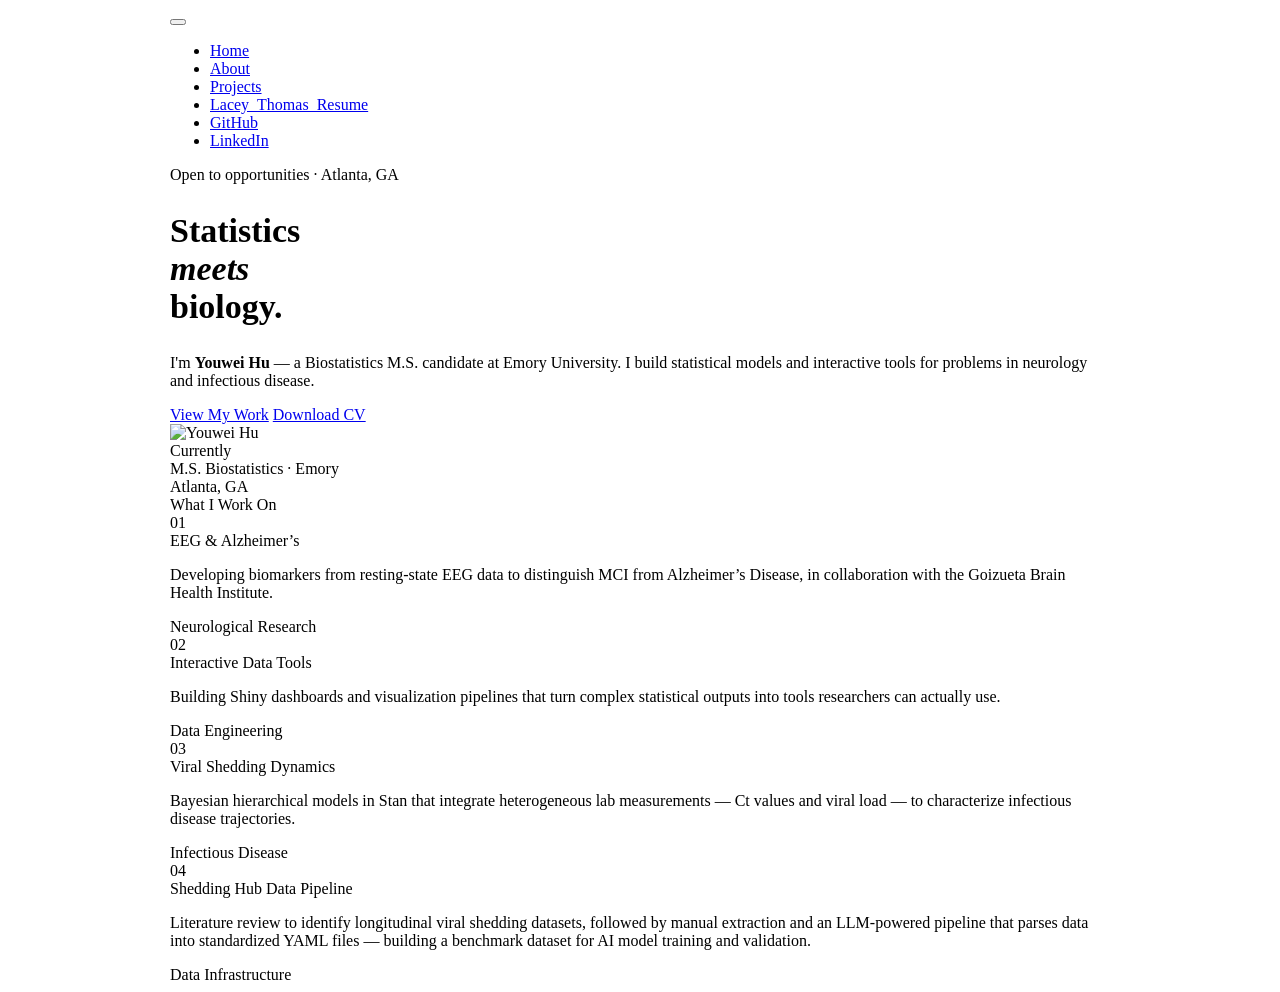
==== docs/index.html @ 1369d2f7 "Update index.html" ====
<!DOCTYPE html>

<html>

<head>

<meta charset="utf-8" />
<meta name="generator" content="pandoc" />
<meta http-equiv="X-UA-Compatible" content="IE=EDGE" />




<title>index.knit</title>

<script src="site_libs/header-attrs-2.29/header-attrs.js"></script>
<script src="site_libs/jquery-3.6.0/jquery-3.6.0.min.js"></script>
<meta name="viewport" content="width=device-width, initial-scale=1" />
<link href="site_libs/bootstrap-3.3.5/css/yeti.min.css" rel="stylesheet" />
<script src="site_libs/bootstrap-3.3.5/js/bootstrap.min.js"></script>
<script src="site_libs/bootstrap-3.3.5/shim/html5shiv.min.js"></script>
<script src="site_libs/bootstrap-3.3.5/shim/respond.min.js"></script>
<style>h1 {font-size: 34px;}
       h1.title {font-size: 38px;}
       h2 {font-size: 30px;}
       h3 {font-size: 24px;}
       h4 {font-size: 18px;}
       h5 {font-size: 16px;}
       h6 {font-size: 12px;}
       code {color: inherit; background-color: rgba(0, 0, 0, 0.04);}
       pre:not([class]) { background-color: white }</style>
<script src="site_libs/navigation-1.1/tabsets.js"></script>
<link href="site_libs/highlightjs-9.12.0/default.css" rel="stylesheet" />
<script src="site_libs/highlightjs-9.12.0/highlight.js"></script>
<script>
// Fade-in on scroll using IntersectionObserver
document.addEventListener('DOMContentLoaded', function () {
  var els = document.querySelectorAll('.fade-in');
  if (!els.length) return;
  var obs = new IntersectionObserver(function (entries) {
    entries.forEach(function (e) {
      if (e.isIntersecting) {
        e.target.classList.add('visible');
        obs.unobserve(e.target);
      }
    });
  }, { threshold: 0.12 });
  els.forEach(function (el) { obs.observe(el); });
});

// Animated counter
function animateCounter(el, target, duration) {
  var start = null;
  function step(ts) {
    if (!start) start = ts;
    var prog = Math.min((ts - start) / duration, 1);
    el.textContent = Math.floor(prog * target);
    if (prog < 1) requestAnimationFrame(step);
  }
  requestAnimationFrame(step);
}
document.addEventListener('DOMContentLoaded', function () {
  var counters = document.querySelectorAll('.counter');
  if (!counters.length) return;
  var obs = new IntersectionObserver(function (entries) {
    entries.forEach(function (e) {
      if (e.isIntersecting) {
        var target = parseInt(e.target.getAttribute('data-target'));
        animateCounter(e.target, target, 1200);
        obs.unobserve(e.target);
      }
    });
  }, { threshold: 0.3 });
  counters.forEach(function (c) { obs.observe(c); });
});
</script>

<style type="text/css">
  code{white-space: pre-wrap;}
  span.smallcaps{font-variant: small-caps;}
  span.underline{text-decoration: underline;}
  div.column{display: inline-block; vertical-align: top; width: 50%;}
  div.hanging-indent{margin-left: 1.5em; text-indent: -1.5em;}
  ul.task-list{list-style: none;}
    </style>

<style type="text/css">code{white-space: pre;}</style>
<script type="text/javascript">
if (window.hljs) {
  hljs.configure({languages: []});
  hljs.initHighlightingOnLoad();
  if (document.readyState && document.readyState === "complete") {
    window.setTimeout(function() { hljs.initHighlighting(); }, 0);
  }
}
</script>






<link rel="stylesheet" href="style.css" type="text/css" />



<style type = "text/css">
.main-container {
  max-width: 940px;
  margin-left: auto;
  margin-right: auto;
}
img {
  max-width:100%;
}
.tabbed-pane {
  padding-top: 12px;
}
.html-widget {
  margin-bottom: 20px;
}
button.code-folding-btn:focus {
  outline: none;
}
summary {
  display: list-item;
}
details > summary > p:only-child {
  display: inline;
}
pre code {
  padding: 0;
}
</style>


<style type="text/css">
.dropdown-submenu {
  position: relative;
}
.dropdown-submenu>.dropdown-menu {
  top: 0;
  left: 100%;
  margin-top: -6px;
  margin-left: -1px;
  border-radius: 0 6px 6px 6px;
}
.dropdown-submenu:hover>.dropdown-menu {
  display: block;
}
.dropdown-submenu>a:after {
  display: block;
  content: " ";
  float: right;
  width: 0;
  height: 0;
  border-color: transparent;
  border-style: solid;
  border-width: 5px 0 5px 5px;
  border-left-color: #cccccc;
  margin-top: 5px;
  margin-right: -10px;
}
.dropdown-submenu:hover>a:after {
  border-left-color: #adb5bd;
}
.dropdown-submenu.pull-left {
  float: none;
}
.dropdown-submenu.pull-left>.dropdown-menu {
  left: -100%;
  margin-left: 10px;
  border-radius: 6px 0 6px 6px;
}
</style>

<script type="text/javascript">
// manage active state of menu based on current page
$(document).ready(function () {
  // active menu anchor
  href = window.location.pathname
  href = href.substr(href.lastIndexOf('/') + 1)
  if (href === "")
    href = "index.html";
  var menuAnchor = $('a[href="' + href + '"]');

  // mark the anchor link active (and if it's in a dropdown, also mark that active)
  var dropdown = menuAnchor.closest('li.dropdown');
  if (window.bootstrap) { // Bootstrap 4+
    menuAnchor.addClass('active');
    dropdown.find('> .dropdown-toggle').addClass('active');
  } else { // Bootstrap 3
    menuAnchor.parent().addClass('active');
    dropdown.addClass('active');
  }

  // Navbar adjustments
  var navHeight = $(".navbar").first().height() + 15;
  var style = document.createElement('style');
  var pt = "padding-top: " + navHeight + "px; ";
  var mt = "margin-top: -" + navHeight + "px; ";
  var css = "";
  // offset scroll position for anchor links (for fixed navbar)
  for (var i = 1; i <= 6; i++) {
    css += ".section h" + i + "{ " + pt + mt + "}\n";
  }
  style.innerHTML = "body {" + pt + "padding-bottom: 40px; }\n" + css;
  document.head.appendChild(style);
});
</script>

<!-- tabsets -->

<style type="text/css">
.tabset-dropdown > .nav-tabs {
  display: inline-table;
  max-height: 500px;
  min-height: 44px;
  overflow-y: auto;
  border: 1px solid #ddd;
  border-radius: 4px;
}

.tabset-dropdown > .nav-tabs > li.active:before, .tabset-dropdown > .nav-tabs.nav-tabs-open:before {
  content: "\e259";
  font-family: 'Glyphicons Halflings';
  display: inline-block;
  padding: 10px;
  border-right: 1px solid #ddd;
}

.tabset-dropdown > .nav-tabs.nav-tabs-open > li.active:before {
  content: "\e258";
  font-family: 'Glyphicons Halflings';
  border: none;
}

.tabset-dropdown > .nav-tabs > li.active {
  display: block;
}

.tabset-dropdown > .nav-tabs > li > a,
.tabset-dropdown > .nav-tabs > li > a:focus,
.tabset-dropdown > .nav-tabs > li > a:hover {
  border: none;
  display: inline-block;
  border-radius: 4px;
  background-color: transparent;
}

.tabset-dropdown > .nav-tabs.nav-tabs-open > li {
  display: block;
  float: none;
}

.tabset-dropdown > .nav-tabs > li {
  display: none;
}
</style>

<!-- code folding -->




</head>

<body>


<div class="container-fluid main-container">




<div class="navbar navbar-default  navbar-fixed-top" role="navigation">
  <div class="container">
    <div class="navbar-header">
      <button type="button" class="navbar-toggle collapsed" data-toggle="collapse" data-bs-toggle="collapse" data-target="#navbar" data-bs-target="#navbar">
        <span class="icon-bar"></span>
        <span class="icon-bar"></span>
        <span class="icon-bar"></span>
      </button>
      <a class="navbar-brand" href="index.html"></a>
    </div>
    <div id="navbar" class="navbar-collapse collapse">
      <ul class="nav navbar-nav">
        
      </ul>
      <ul class="nav navbar-nav navbar-right">
        <li>
  <a href="index.html">Home</a>
</li>
<li>
  <a href="about.html">About</a>
</li>
<li>
  <a href="projects.html">Projects</a>
</li>
<li>
  <a href="files/.pdf">Lacey_Thomas_Resume</a>
</li>
<li>
  <a href="https://github.com/hww228">GitHub</a>
</li>
<li>
  <a href="https://www.linkedin.com/in/youwei-hu-62744b30b/">LinkedIn</a>
</li>
      </ul>
    </div><!--/.nav-collapse -->
  </div><!--/.container -->
</div><!--/.navbar -->

<div id="header">




</div>


<!-- HERO -->
<section class="hero-section">
  <div class="hero-glow"></div>
  <div class="hero-inner">

    <!-- Text -->
    <div class="hero-text">
      <div class="fade-in">
        <div class="hero-badge">
          <span class="hero-badge-dot"></span>
          <span>Open to opportunities &middot; Atlanta, GA</span>
        </div>
      </div>

      <div class="fade-in d1">
        <h1 class="hero-headline">
          Statistics<br>
          <em>meets</em><br>
          biology.
        </h1>
      </div>

      <div class="fade-in d2">
        <p class="hero-bio">
          I'm <strong>Youwei Hu</strong> &mdash; a Biostatistics M.S. candidate at
          Emory University. I build statistical models and interactive tools for
          problems in neurology and infectious disease.
        </p>
      </div>

      <div class="fade-in d3">
        <div class="hero-buttons">
          <a href="projects.html" class="btn-primary-moss">View My Work</a>
          <a href="files/Lacey_Thomas_Resume.pdf" target="_blank" class="btn-outline-moss">Download CV</a>
        </div>
      </div>
    </div>

    <!-- Photo -->
    <div class="hero-photo-wrap fade-in d2">
      <div class="hero-photo-frame">
        <img src="images/selfy.png" alt="Youwei Hu">
      </div>
      <div class="hero-photo-card">
        <div class="card-sub">Currently</div>
        <div class="card-main">M.S. Biostatistics &middot; Emory</div>
        <div class="card-loc">Atlanta, GA</div>
      </div>
    </div>

  </div>
</section>

<!-- WHAT I WORK ON -->
<section class="focus-section">
  <div class="section-header fade-in">
    <span class="section-header-label">What I Work On</span>
    <div class="section-header-line"></div>
  </div>

  <div class="focus-row fade-in">
    <span class="focus-num">01</span>
    <div>
      <div class="focus-title">EEG &amp; Alzheimer&rsquo;s</div>
      <p class="focus-desc">Developing biomarkers from resting-state EEG data to distinguish MCI from
      Alzheimer&rsquo;s Disease, in collaboration with the Goizueta Brain Health Institute.</p>
    </div>
    <span class="focus-tag">Neurological Research</span>
  </div>
  
  <div class="focus-row fade-in">
    <span class="focus-num">02</span>
    <div>
      <div class="focus-title">Interactive Data Tools</div>
      <p class="focus-desc">Building Shiny dashboards and visualization pipelines that turn complex statistical outputs into tools researchers can actually use.</p>
    </div>
    <span class="focus-tag">Data Engineering</span>
  </div>

  <div class="focus-row fade-in">
    <span class="focus-num">03</span>
    <div>
      <div class="focus-title">Viral Shedding Dynamics</div>
      <p class="focus-desc">Bayesian hierarchical models in Stan that integrate heterogeneous lab measurements &mdash; Ct values and viral load &mdash; to characterize infectious disease trajectories.</p>
    </div>
    <span class="focus-tag">Infectious Disease</span>
  </div>

  <div class="focus-row fade-in">
    <span class="focus-num">04</span>
    <div>
      <div class="focus-title">Shedding Hub Data Pipeline</div>
      <p class="focus-desc">Literature review to identify longitudinal viral shedding datasets, followed by manual extraction and an LLM-powered pipeline that parses data into standardized YAML files &mdash; building a benchmark dataset for AI model training and validation.</p>
    </div>
    <span class="focus-tag">Data Infrastructure</span>
  </div>
</section>




</div>

<script>

// add bootstrap table styles to pandoc tables
function bootstrapStylePandocTables() {
  $('tr.odd').parent('tbody').parent('table').addClass('table table-condensed');
}
$(document).ready(function () {
  bootstrapStylePandocTables();
});


</script>

<!-- tabsets -->

<script>
$(document).ready(function () {
  window.buildTabsets("TOC");
});

$(document).ready(function () {
  $('.tabset-dropdown > .nav-tabs > li').click(function () {
    $(this).parent().toggleClass('nav-tabs-open');
  });
});
</script>

<!-- code folding -->


<!-- dynamically load mathjax for compatibility with self-contained -->
<script>
  (function () {
    var script = document.createElement("script");
    script.type = "text/javascript";
    script.src  = "https://mathjax.rstudio.com/latest/MathJax.js?config=TeX-AMS-MML_HTMLorMML";
    document.getElementsByTagName("head")[0].appendChild(script);
  })();
</script>

</body>
</html>
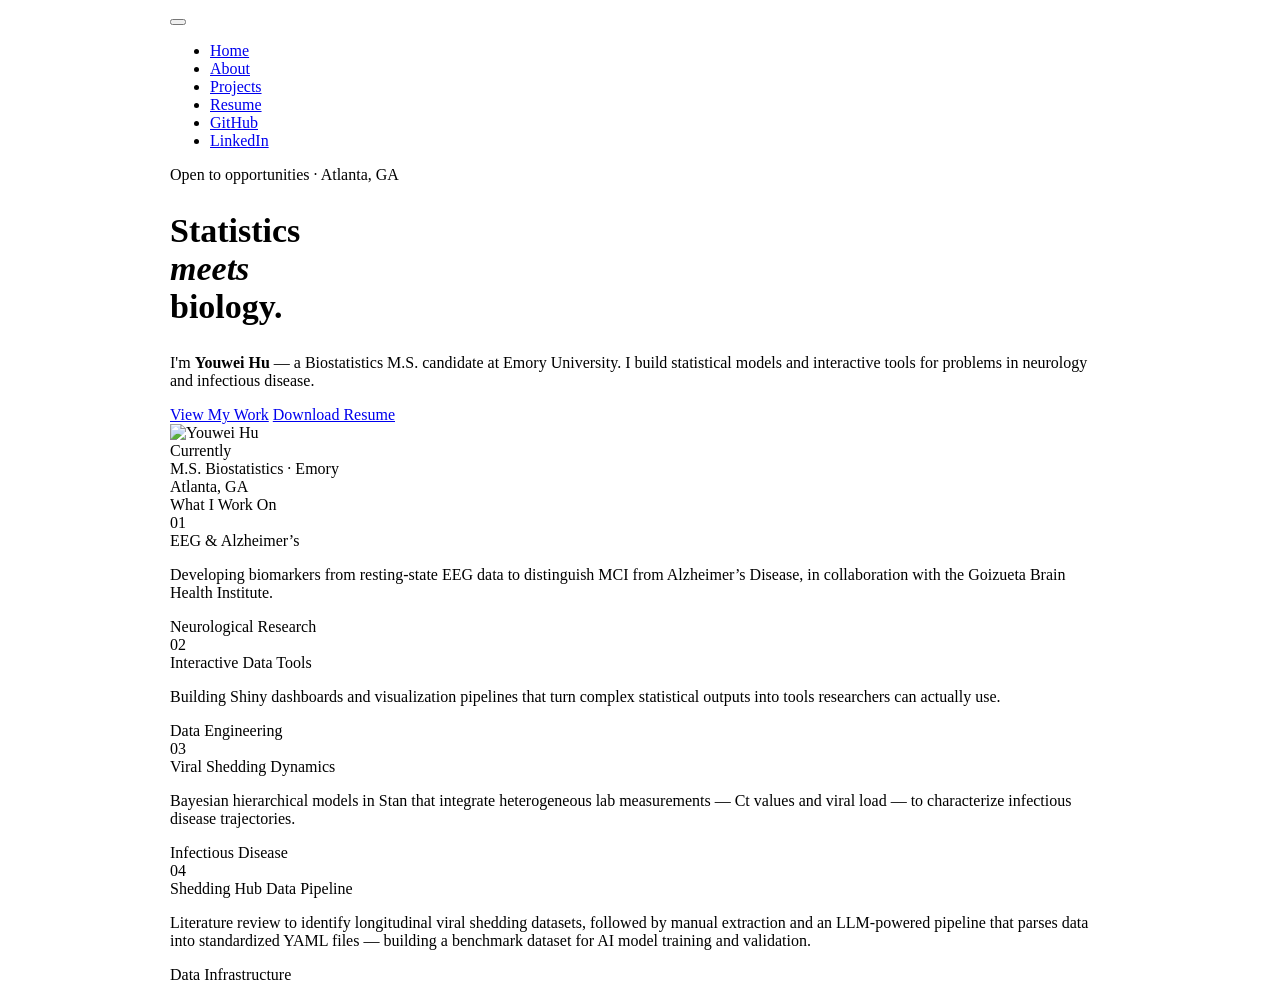
==== commit 2fa5cf1f: "Update index.html" ====
--- a/docs/index.html
+++ b/docs/index.html
@@ -298,7 +298,7 @@
   <a href="projects.html">Projects</a>
 </li>
 <li>
-  <a href="files/.pdf">Lacey_Thomas_Resume</a>
+  <a href="files/Lacey_Thomas_Resume.pdf">Resume</a>
 </li>
 <li>
   <a href="https://github.com/hww228">GitHub</a>
@@ -352,7 +352,7 @@
       <div class="fade-in d3">
         <div class="hero-buttons">
           <a href="projects.html" class="btn-primary-moss">View My Work</a>
-          <a href="files/Lacey_Thomas_Resume.pdf" target="_blank" class="btn-outline-moss">Download CV</a>
+          <a href="files/Lacey_Thomas_Resume.pdf" target="_blank" class="btn-outline-moss">Download Resume</a>
         </div>
       </div>
     </div>
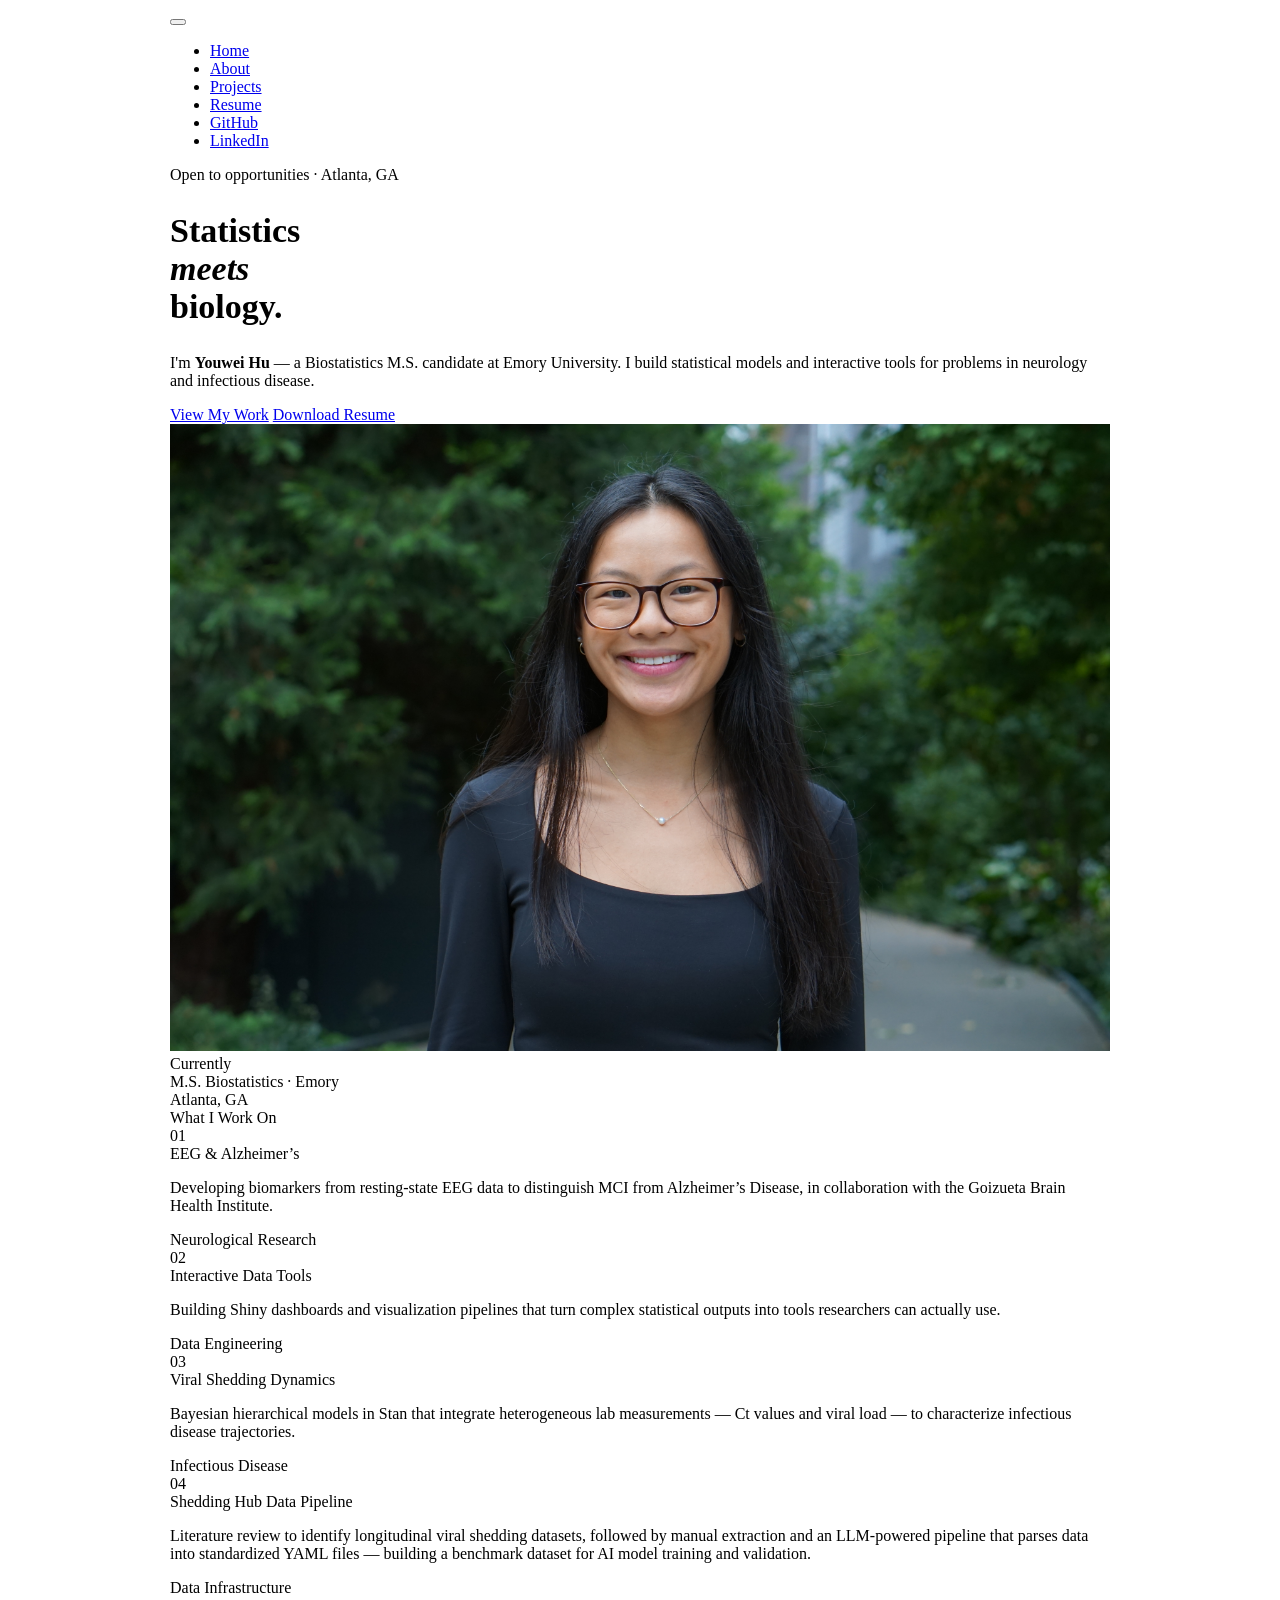
==== commit 5f86f044: "Update index.html" ====
--- a/docs/index.html
+++ b/docs/index.html
@@ -360,7 +360,7 @@
     <!-- Photo -->
     <div class="hero-photo-wrap fade-in d2">
       <div class="hero-photo-frame">
-        <img src="images/selfy.png" alt="Youwei Hu">
+        <img src="images/MyImage.jpg" alt="Lacey Thomas">
       </div>
       <div class="hero-photo-card">
         <div class="card-sub">Currently</div>
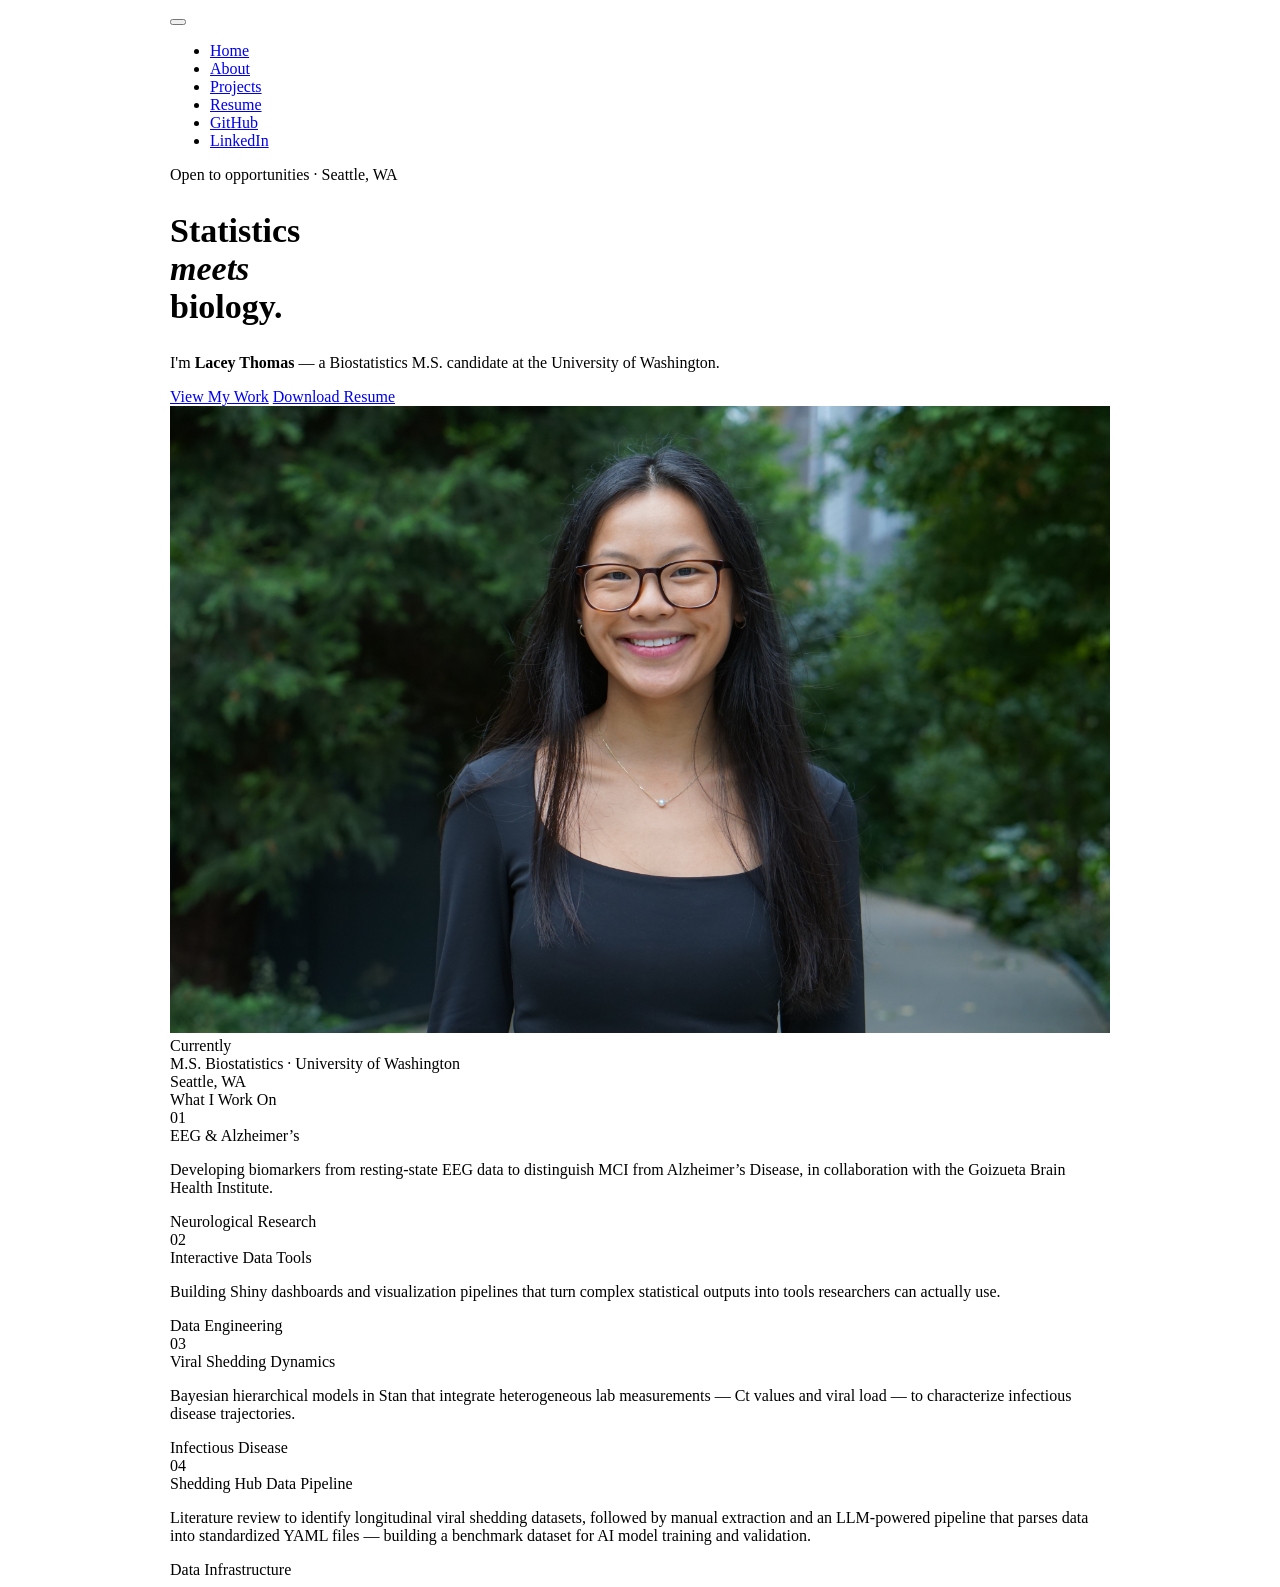
==== commit e7f35172: "updating with my information" ====
--- a/docs/index.html
+++ b/docs/index.html
@@ -329,7 +329,7 @@
       <div class="fade-in">
         <div class="hero-badge">
           <span class="hero-badge-dot"></span>
-          <span>Open to opportunities &middot; Atlanta, GA</span>
+          <span>Open to opportunities &middot; Seattle, WA</span>
         </div>
       </div>
 
@@ -343,9 +343,8 @@
 
       <div class="fade-in d2">
         <p class="hero-bio">
-          I'm <strong>Youwei Hu</strong> &mdash; a Biostatistics M.S. candidate at
-          Emory University. I build statistical models and interactive tools for
-          problems in neurology and infectious disease.
+          I'm <strong>Lacey Thomas</strong> &mdash; a Biostatistics M.S. candidate at
+          the University of Washington.
         </p>
       </div>
 
@@ -364,8 +363,8 @@
       </div>
       <div class="hero-photo-card">
         <div class="card-sub">Currently</div>
-        <div class="card-main">M.S. Biostatistics &middot; Emory</div>
-        <div class="card-loc">Atlanta, GA</div>
+        <div class="card-main">M.S. Biostatistics &middot; University of Washington</div>
+        <div class="card-loc">Seattle, WA</div>
       </div>
     </div>
 
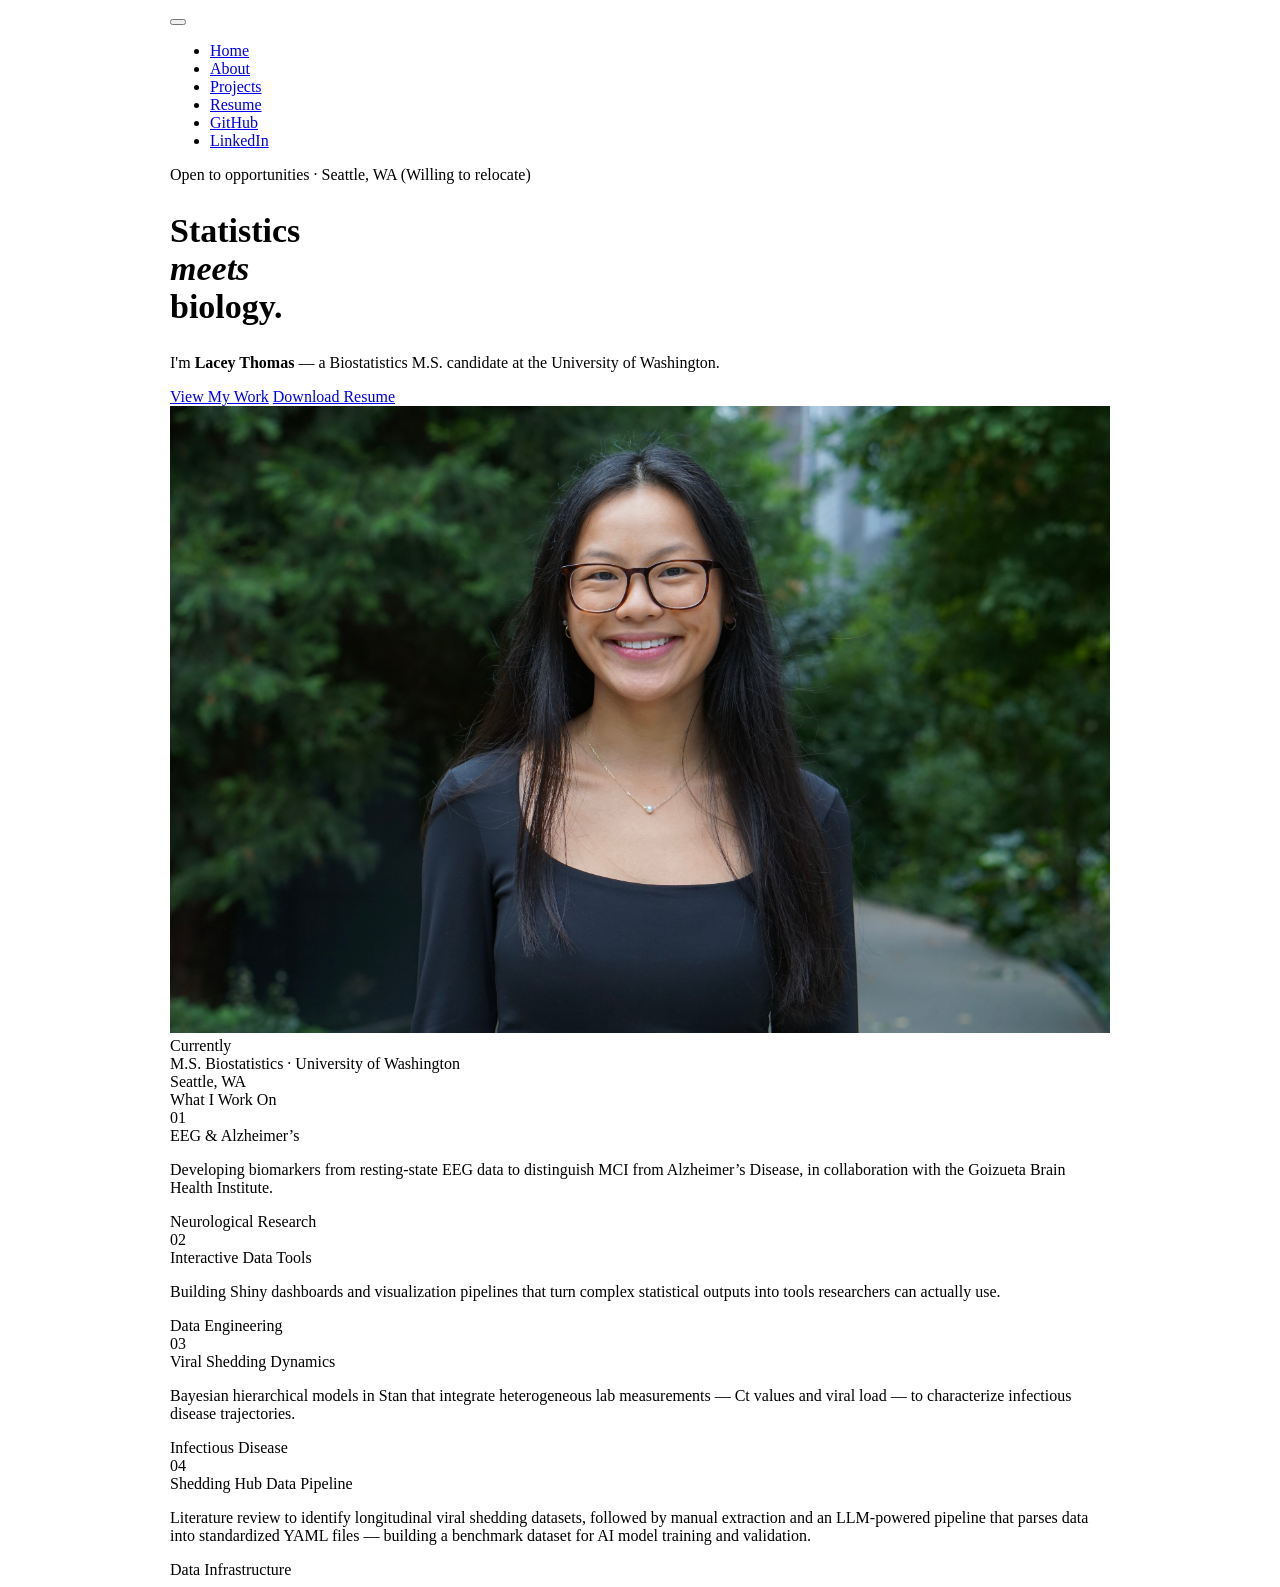
==== commit 6c0e30d9: "Update index.html Changing open to opportunities location" ====
--- a/docs/index.html
+++ b/docs/index.html
@@ -301,10 +301,10 @@
   <a href="files/Lacey_Thomas_Resume.pdf">Resume</a>
 </li>
 <li>
-  <a href="https://github.com/hww228">GitHub</a>
+  <a href="https://github.com/laceygt00">GitHub</a>
 </li>
 <li>
-  <a href="https://www.linkedin.com/in/youwei-hu-62744b30b/">LinkedIn</a>
+  <a href="https://www.linkedin.com/in/laceygt00">LinkedIn</a>
 </li>
       </ul>
     </div><!--/.nav-collapse -->
@@ -329,7 +329,7 @@
       <div class="fade-in">
         <div class="hero-badge">
           <span class="hero-badge-dot"></span>
-          <span>Open to opportunities &middot; Seattle, WA</span>
+          <span>Open to opportunities &middot; Seattle, WA (Willing to relocate)</span>
         </div>
       </div>
 
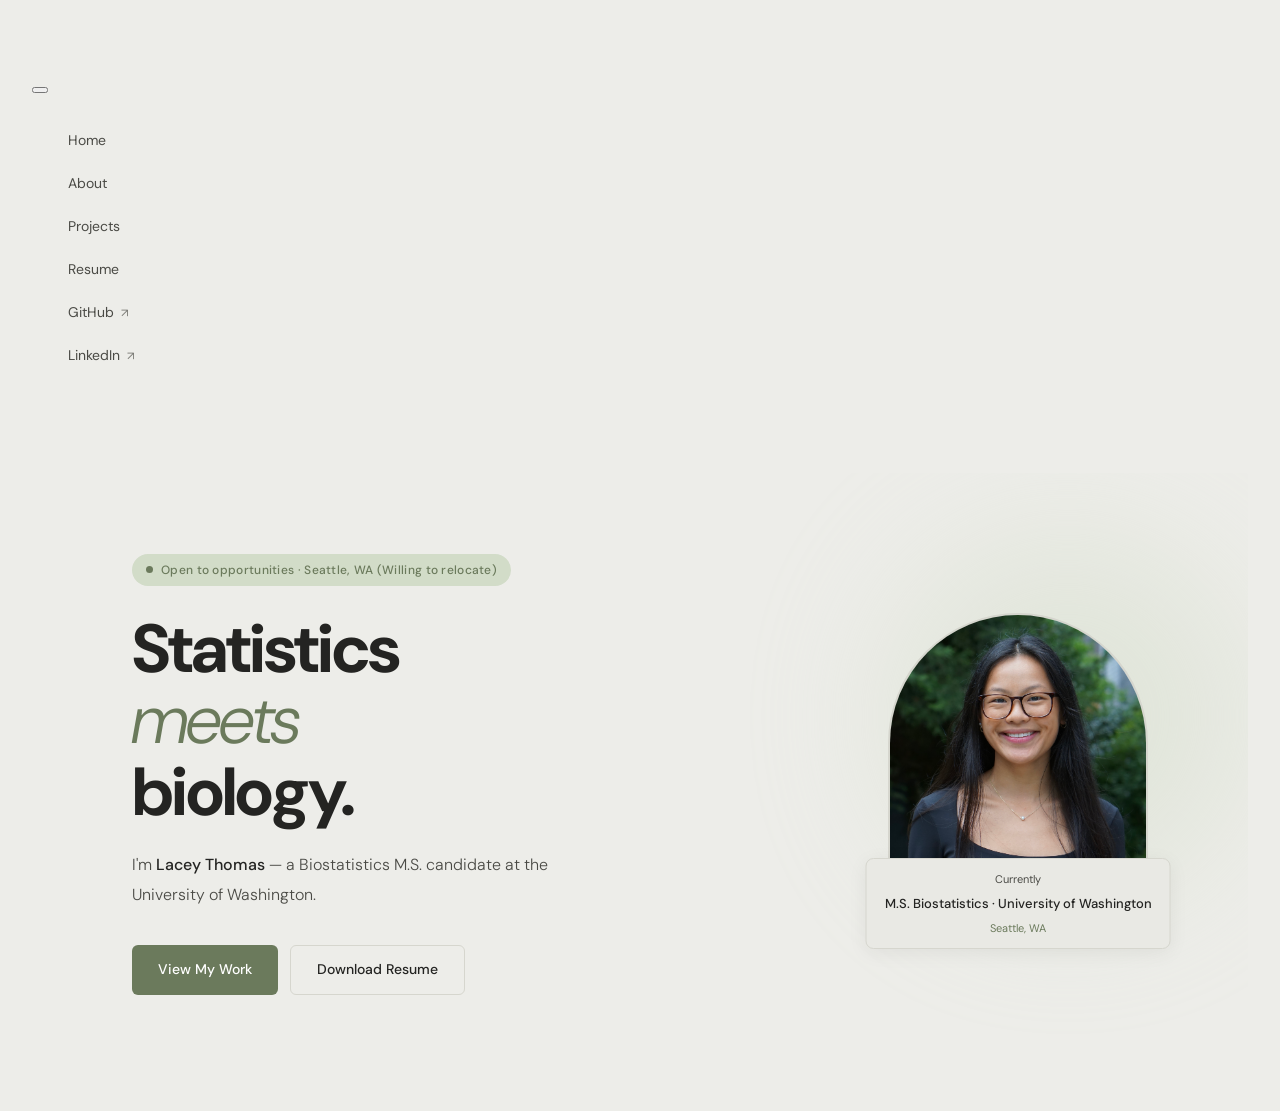
==== commit 76313fdc: "Update index.html removed work" ====
--- a/docs/index.html
+++ b/docs/index.html
@@ -372,7 +372,7 @@
 </section>
 
 <!-- WHAT I WORK ON -->
-<section class="focus-section">
+<!-- <section class="focus-section">
   <div class="section-header fade-in">
     <span class="section-header-label">What I Work On</span>
     <div class="section-header-line"></div>
@@ -414,7 +414,7 @@
     </div>
     <span class="focus-tag">Data Infrastructure</span>
   </div>
-</section>
+</section>-->
 
 
 
--- a/docs/style.css
+++ b/docs/style.css
@@ -0,0 +1,1031 @@
+/* ============================================================
+   Google Font
+   ============================================================ */
+@import url('https://fonts.googleapis.com/css2?family=DM+Sans:ital,opsz,wght@0,9..40,300;0,9..40,400;0,9..40,500;0,9..40,600;0,9..40,700;1,9..40,300&display=swap');
+
+/* ============================================================
+   Pebble & Moss — Morandi Palette
+   ============================================================ */
+:root {
+  --bg:           #edede9;
+  --surface:      #e4e4de;
+  --card:         #e9e9e4;
+  --text:         #242422;
+  --muted:        #4a4a45;
+  --accent:       #6b7a5c;
+  --accent-light: #d2dcc8;
+  --border:       #d6d6ce;
+  --tag:          #cad4c2;
+  --tag-text:     #3d4e32;
+  --radius:       10px;
+}
+
+/* ============================================================
+   RESET & BASE
+   ============================================================ */
+* { box-sizing: border-box; }
+
+body {
+  font-family: 'DM Sans', 'Helvetica Neue', Arial, sans-serif;
+  font-size: 18px;
+  color: var(--text);
+  background-color: var(--bg);
+  line-height: 1.85;
+}
+
+h1, h2, h3, h4 {
+  font-family: 'DM Sans', sans-serif;
+  color: var(--text);
+  line-height: 1.15;
+  letter-spacing: -0.3px;
+}
+
+a { color: var(--accent); text-decoration: none; transition: opacity 0.2s; }
+a:hover { opacity: 0.75; text-decoration: none; color: var(--accent); }
+
+img { max-width: 100%; }
+
+hr {
+  border: none;
+  border-top: 1px solid var(--border);
+  margin: 40px 0;
+}
+
+/* ============================================================
+   BOOTSTRAP OVERRIDES — hide default page title, toc, etc.
+   ============================================================ */
+.title { display: none !important; }
+.toc-content { padding-left: 0 !important; }
+
+/* ============================================================
+   NAVBAR
+   ============================================================ */
+
+.navbar {
+  background-color: var(--bg) !important;
+  border: none !important;
+  border-bottom: 1px solid var(--border) !important;
+  box-shadow: none !important;
+  font-family: 'DM Sans', sans-serif;
+  min-height: 10px;
+}
+
+/* Remove the brand title area if unused */
+.navbar .navbar-brand {
+  color: var(--text) !important;
+  font-weight: 600 !important;
+  font-size: 15px !important;
+  letter-spacing: -0.2px;
+}
+
+.navbar .navbar-brand:hover {
+  color: var(--accent) !important;
+}
+
+/* Remove borders around nav items */
+.navbar-nav {
+  border: none !important;
+  background: transparent !important;
+}
+
+.navbar-nav > li {
+  border: none !important;
+  background: transparent !important;
+  margin: 0 !important;
+}
+
+.navbar-nav > li > a {
+  color: var(--muted) !important;
+  font-weight: 400;
+  font-size: 14px;
+  padding: 18px 16px !important;
+  margin: 0 4px !important;
+  background-color: transparent !important;
+  border: none !important;
+  border-radius: 0 !important;
+  transition: color 0.2s ease;
+  position: relative;
+}
+
+/* Hover state — just color change */
+.navbar-nav > li > a:hover,
+.navbar-nav > li > a:focus {
+  color: var(--accent) !important;
+  background-color: transparent !important;
+  border: none !important;
+}
+
+/* Active page — underline only, no box */
+.navbar-nav > .active > a,
+.navbar-nav > .active > a:focus,
+.navbar-nav > .active > a:hover {
+  color: var(--accent) !important;
+  background-color: transparent !important;
+  border: none !important;
+  font-weight: 600;
+}
+
+/* Underline effect under active tab */
+.navbar-nav > .active > a::after {
+  content: "";
+  position: absolute;
+  left: 16px;
+  right: 16px;
+  bottom: 1px;
+  height: 2px;
+  background-color: var(--accent);
+  border-radius: 1px;
+}
+
+/* Add arrow only to GitHub and LinkedIn navbar links */
+.navbar-nav > li > a[href*="github.com"]::after,
+.navbar-nav > li > a[href*="linkedin.com"]::after {
+  content: " ↗";
+  font-size: 0.85em;
+  margin-left: 4px;
+  opacity: 0.7;
+}
+
+/* Remove any default Bootstrap container borders */
+.navbar-default,
+.navbar-inverse,
+.navbar-collapse {
+  border: none !important;
+  box-shadow: none !important;
+}
+/* ============================================================
+   PAGE WRAPPER
+   ============================================================ */
+.container-fluid.main-container {
+  max-width: 1280px !important;
+  padding: 0 24px !important;
+  margin-top: 0 !important;
+  padding-top: 0 !important;   
+}
+
+/* ============================================================
+   FADE-IN ANIMATION
+   ============================================================ */
+.fade-in {
+  opacity: 0;
+  transform: translateY(20px);
+  transition: opacity 0.75s ease, transform 0.75s ease;
+}
+.fade-in.visible {
+  opacity: 1;
+  transform: none;
+}
+.fade-in.d1 { transition-delay: 0.1s; }
+.fade-in.d2 { transition-delay: 0.2s; }
+.fade-in.d3 { transition-delay: 0.3s; }
+.fade-in.d4 { transition-delay: 0.4s; }
+
+/* ============================================================
+   HERO — index.html
+   ============================================================ */
+.hero-section {
+  min-height: 70vh;
+  display: flex;
+  align-items: center;
+  padding: 0 100px 30px;
+  position: relative;
+  overflow: hidden;
+}
+
+.hero-glow {
+  position: absolute;
+  top: 10%;
+  right: 0;
+  width: 360px;
+  height: 360px;
+  border-radius: 50%;
+  background: var(--accent-light);
+  opacity: 0.45;
+  filter: blur(70px);
+  pointer-events: none;
+}
+
+.hero-inner {
+  display: flex;
+  align-items: center;
+  justify-content: space-between;
+  gap: 60px;
+  width: 100%;
+}
+
+.hero-text { flex: 1; max-width: 560px; }
+
+.hero-badge {
+  display: inline-flex;
+  align-items: center;
+  gap: 8px;
+  background: var(--accent-light);
+  border-radius: 100px;
+  padding: 5px 14px;
+  margin-bottom: 28px;
+}
+.hero-badge-dot {
+  width: 7px; height: 7px;
+  border-radius: 50%;
+  background: var(--accent);
+  display: inline-block;
+}
+.hero-badge span {
+  font-size: 12px;
+  color: var(--accent);
+  font-weight: 500;
+  letter-spacing: 0.3px;
+}
+
+.hero-headline {
+  font-size: clamp(44px, 6vw, 68px);
+  font-weight: 700;
+  line-height: 1.05;
+  letter-spacing: -2px;
+  color: var(--text);
+  margin: 0 0 22px;
+}
+.hero-headline em {
+  color: var(--accent);
+  font-style: italic;
+  font-weight: 300;
+}
+
+.hero-bio {
+  font-size: 16px;
+  line-height: 1.85;
+  color: var(--muted);
+  max-width: 440px;
+  margin-bottom: 36px;
+  font-weight: 300;
+}
+.hero-bio strong { color: var(--text); font-weight: 500; }
+
+.hero-buttons { display: flex; gap: 12px; flex-wrap: wrap; }
+
+.btn-primary-moss {
+  display: inline-block;
+  background: var(--accent);
+  color: #fff !important;
+  border: none;
+  border-radius: 6px;
+  padding: 12px 26px;
+  font-size: 14px;
+  font-weight: 500;
+  text-decoration: none !important;
+  transition: opacity 0.2s;
+  font-family: 'DM Sans', sans-serif;
+}
+.btn-primary-moss:hover { opacity: 0.82; color: #fff !important; }
+
+.btn-outline-moss {
+  display: inline-block;
+  background: transparent;
+  color: var(--text) !important;
+  border: 1.5px solid var(--border);
+  border-radius: 6px;
+  padding: 11px 26px;
+  font-size: 14px;
+  font-weight: 500;
+  text-decoration: none !important;
+  transition: border-color 0.2s;
+  font-family: 'DM Sans', sans-serif;
+}
+.btn-outline-moss:hover { border-color: var(--accent); color: var(--text) !important; }
+
+/* Photo */
+.hero-photo-wrap { flex-shrink: 0; position: relative; }
+.hero-photo-frame {
+  width: 260px; height: 320px;
+  border-radius: 130px 130px 40px 40px;
+  overflow: hidden;
+  border: 2px solid var(--border);
+}
+.hero-photo-frame img { width: 100%; height: 100%; object-fit: cover; object-position: center top; }
+
+.hero-photo-card {
+  position: absolute;
+  bottom: -16px; left: 50%;
+  transform: translateX(-50%);
+  background: var(--card);
+  border: 1px solid var(--border);
+  border-radius: 8px;
+  padding: 10px 18px;
+  white-space: nowrap;
+  box-shadow: 0 4px 20px rgba(0,0,0,0.06);
+  text-align: center;
+}
+.hero-photo-card .card-sub { font-size: 11px; color: var(--muted); margin-bottom: 3px; }
+.hero-photo-card .card-main { font-size: 13px; font-weight: 500; color: var(--text); }
+.hero-photo-card .card-loc { font-size: 11px; color: var(--accent); margin-top: 2px; }
+
+/* Scroll cue */
+.scroll-cue {
+  display: flex;
+  align-items: center;
+  gap: 10px;
+  margin-top: 60px;
+  padding-bottom: 40px;
+}
+.scroll-cue-line { width: 1px; height: 36px; background: var(--accent); opacity: 0.5; }
+.scroll-cue span { font-size: 11px; letter-spacing: 1.5px; color: var(--muted); text-transform: uppercase; }
+
+/* ============================================================
+   SECTION HEADER (shared)
+   ============================================================ */
+.section-header {
+  display: flex;
+  align-items: center;
+  gap: 16px;
+  margin-bottom: 32px;
+  padding-top: 40px;
+}
+.section-header-label {
+  font-size: 11px;
+  letter-spacing: 2px;
+  text-transform: uppercase;
+  color: var(--muted);
+  white-space: nowrap;
+}
+.section-header-line { flex: 1; height: 1px; background: var(--border); }
+.section-header-link { font-size: 13px; color: var(--accent); white-space: nowrap; }
+
+/* ============================================================
+   FOCUS ROWS — index.html
+   ============================================================ */
+.focus-section {
+  border-top: 1px solid var(--border);
+  padding-bottom: 40px;
+}
+
+.focus-row {
+  display: grid;
+  grid-template-columns: 200px 1fr 200px;
+  gap: 20px;
+  align-items: center;
+  padding: 32px 0;
+  border-bottom: 1px solid var(--border);
+  transition: background 0.2s, padding-left 0.2s, border-radius 0.2s;
+  border-radius: 0;
+}
+.focus-row:hover {
+  background: var(--surface);
+  padding-left: 16px;
+  border-radius: 8px;
+}
+
+.focus-num {
+  font-size: 13px;
+  font-weight: 300;
+  color: var(--muted);
+  font-style: italic;
+}
+.focus-title {
+  font-size: 21px;
+  font-weight: 600;
+  color: var(--text);
+  margin-bottom: 8px;
+  letter-spacing: -0.4px;
+}
+.focus-desc {
+  font-size: 14px;
+  color: var(--muted);
+  line-height: 1.75;
+  max-width: 500px;
+  font-weight: 300;
+  margin: 0;
+}
+.focus-tag {
+  display: inline-block;
+  background: var(--tag);
+  color: var(--tag-text);
+  font-size: 11.5px;
+  font-weight: 500;
+  padding: 5px 12px;
+  border-radius: 100px;
+  text-align: center;
+  float: right;
+}
+
+/* ============================================================
+   HOME FOOTER — index.html
+   ============================================================ */
+.home-footer {
+  background: var(--surface);
+  border-top: 1px solid var(--border);
+  padding: 72px 0;
+  display: flex;
+  justify-content: space-between;
+  align-items: center;
+  flex-wrap: wrap;
+  gap: 24px;
+}
+.home-footer h2 {
+  font-size: 28px;
+  font-weight: 600;
+  letter-spacing: -0.8px;
+  color: var(--text);
+  margin-bottom: 6px;
+}
+.home-footer p { font-size: 14px; color: var(--muted); margin: 0; }
+.footer-links { display: flex; gap: 12px; }
+
+/* ============================================================
+   ABOUT PAGE
+   ============================================================ */
+.about-hero {
+  min-height: auto;
+  display: flex;
+  align-items: flex-start;
+  padding: 0 30px 30px;
+  position: relative;
+  overflow: hidden;
+  border-bottom: 1px solid var(--border);
+}
+.about-hero-glow {
+  position: absolute;
+  top: 20%;
+  left: 55%;
+  width: 300px; height: 300px;
+  border-radius: 50%;
+  background: var(--accent-light);
+  opacity: 0.38;
+  filter: blur(70px);
+  pointer-events: none;
+}
+.about-hero-grid {
+  display: grid;
+  grid-template-columns: 1fr 1fr;
+  gap: 80px;
+  align-items: center;
+  width: 100%;
+}
+.about-eyebrow {
+  font-size: 12px;
+  letter-spacing: 2.5px;
+  text-transform: uppercase;
+  color: var(--muted);
+  margin-bottom: 28px;
+}
+.about-headline {
+  font-size: clamp(34px, 4.5vw, 52px);
+  font-weight: 700;
+  line-height: 1.1;
+  letter-spacing: -1.5px;
+  color: var(--text);
+  margin-bottom: 24px;
+}
+.about-headline em {
+  color: var(--accent);
+  font-style: italic;
+  font-weight: 300;
+}
+.about-intro {
+  font-size: 16px;
+  line-height: 1.85;
+  color: var(--muted);
+  font-weight: 300;
+  margin-bottom: 16px;
+}
+
+.about-photo-wrap { display: flex; justify-content: center; align-items: center; position: relative;}
+.about-photo-frame {
+  width: 280x; height: 280px;
+  border-radius: 50%;
+  overflow: hidden;
+  border: 3px solid var(--border);
+  flex-shrink: 0;
+  aspect-ratio: 1 / 1;
+}
+.about-photo-frame img { width: 100%; height: 100%; object-fit: cover; object-position: center top; display: block; }
+.about-photo-badge {
+  position: absolute;
+  top: -18px; right: -18px;
+  background: var(--card);
+  border: 1px solid var(--border);
+  border-radius: 8px;
+  padding: 12px 16px;
+  box-shadow: 0 8px 24px rgba(0,0,0,0.06);
+}
+.about-photo-badge .b-sub { font-size: 11px; color: var(--muted); margin-bottom: 3px; }
+.about-photo-badge .b-main { font-size: 13px; font-weight: 600; color: var(--text); }
+.about-photo-badge .b-loc { font-size: 11px; color: var(--accent); margin-top: 2px; }
+
+/* Story */
+.story-section {
+  background: var(--surface);
+  padding: 20px 30px;
+  border-top: 1px solid var(--border);
+}
+.story-grid {
+  display: grid;
+  grid-template-columns: repeat(2, minmax(0, 1fr));
+  gap: 40px;
+  align-items: start;
+}
+.story-card .s-label {
+  font-size: 12px;
+  font-weight: 500;
+  letter-spacing: 1.5px;
+  text-transform: uppercase;
+  color: var(--accent);
+  margin-bottom: 14px;
+}
+.story-card .s-title {
+  font-size: 20px;
+  font-weight: 600;
+  color: var(--text);
+  margin-bottom: 12px;
+  letter-spacing: -0.3px;
+  line-height: 1.3;
+}
+.story-card .s-body {
+  font-size: 14px;
+  color: var(--muted);
+  line-height: 1.8;
+  font-weight: 300;
+}
+
+/* Personal rows */
+.personal-section { padding: 40px 0; border-top: 1px solid var(--border); }
+.personal-row {
+  display: grid;
+  grid-template-columns: 1fr 2fr;
+  gap: 60px;
+  padding: 36px 0;
+  border-bottom: 1px solid var(--border);
+}
+.personal-row-title {
+  font-size: 18px;
+  font-weight: 600;
+  color: var(--text);
+  letter-spacing: -0.3px;
+  line-height: 1.35;
+}
+.personal-row-body {
+  font-size: 15px;
+  color: var(--muted);
+  line-height: 1.85;
+  font-weight: 300;
+  padding-top: 2px;
+}
+
+/* Skills */
+/* ============================================================
+   SKILLS TABLE — about.html
+   ============================================================ */
+.skills-table {
+  width: 100%;
+  border-collapse: collapse;
+  font-size: 14.5px;
+  margin-top: 12px;
+}
+
+.skills-table tr {
+  border-bottom: 1px solid var(--border);
+  transition: background 0.2s;
+}
+.skills-table tr:last-child {
+  border-bottom: none;
+}
+.skills-table tr:hover {
+  background: var(--surface);
+}
+
+.skills-table td {
+  padding: 14px 12px;
+  vertical-align: top;
+  line-height: 1.75;
+  color: var(--muted);
+  font-weight: 300;
+  font-size: 14px;
+}
+
+.skills-table td:first-child {
+  width: 200px;
+  white-space: nowrap;
+  padding-right: 28px;
+}
+
+.skills-table td strong {
+  color: var(--text);
+  font-weight: 500;
+  font-size: 13.5px;
+}
+
+/* Section wrapper reuse */
+.section-block {
+  margin-bottom: 40px;
+}
+
+.section-title {
+  font-size: 11px;
+  letter-spacing: 2px;
+  text-transform: uppercase;
+  color: var(--muted);
+  margin-bottom: 20px;
+  font-weight: 400;
+  border: none;
+  padding: 0;
+}
+
+/* Connect */
+.connect-section {
+  background: var(--surface);
+  border-top: 1px solid var(--border);
+  padding: 40px 20px;
+}
+.connect-grid {
+  display: grid;
+  grid-template-columns: 1fr 1fr;
+  gap: 80px;
+  align-items: center;
+}
+.connect-title {
+  font-size: 34px;
+  font-weight: 600;
+  letter-spacing: -1px;
+  color: var(--text);
+  margin-bottom: 14px;
+  line-height: 1.2;
+}
+.connect-sub {
+  font-size: 15px;
+  color: var(--muted);
+  line-height: 1.8;
+  font-weight: 300;
+}
+.connect-links { display: flex; flex-direction: column; gap: 12px; }
+.connect-link {
+  display: flex;
+  justify-content: space-between;
+  align-items: center;
+  padding: 16px 20px;
+  background: var(--bg);
+  border-radius: 8px;
+  border: 1px solid var(--border);
+  text-decoration: none !important;
+  transition: border-color 0.2s, transform 0.2s;
+  color: inherit !important;
+}
+.connect-link:hover {
+  border-color: var(--accent);
+  transform: translateX(4px);
+  text-decoration: none !important;
+}
+.connect-link .cl-label {
+  font-size: 11px;
+  text-transform: uppercase;
+  letter-spacing: 1px;
+  color: var(--muted);
+}
+.connect-link .cl-value {
+  font-size: 14px;
+  color: var(--text);
+  font-weight: 500;
+}
+
+/* ============================================================
+   PROJECTS PAGE
+   ============================================================ */
+.projects-hero {
+  padding: 0 0 30px;
+  border-bottom: 1px solid var(--border);
+}
+.projects-eyebrow {
+  font-size: 12px;
+  letter-spacing: 2.5px;
+  text-transform: uppercase;
+  color: var(--muted);
+  margin-bottom: 10px;
+}
+.projects-headline {
+  font-size: clamp(38px, 5vw, 60px);
+  font-weight: 700;
+  letter-spacing: 0;
+  color: var(--text);
+  line-height: 1.05;
+  margin-bottom: 18px;
+}
+.projects-sub {
+  font-size: 16px;
+  color: var(--muted);
+  max-width: 500px;
+  line-height: 1.75;
+  font-weight: 300;
+}
+
+/* Featured card */
+.featured-card {
+  background: var(--card);
+  border: 1px solid var(--border);
+  border-radius: 12px;
+  overflow: hidden;
+  display: grid;
+  grid-template-columns: 1fr 1fr;
+  transition: box-shadow 0.3s;
+  text-decoration: none !important;
+  color: inherit !important;
+}
+.featured-card:hover { box-shadow: 0 20px 50px rgba(0,0,0,0.08); }
+
+.featured-card-visual {
+  background: var(--accent-light);
+  display: flex;
+  align-items: center;
+  justify-content: center;
+  min-height: 300px;
+  padding: 40px;
+  text-align: center;
+}
+.featured-card-visual .fv-label {
+  font-size: 11px;
+  letter-spacing: 2px;
+  text-transform: uppercase;
+  color: var(--accent);
+  margin-bottom: 12px;
+}
+.featured-card-visual .fv-title {
+  font-size: 26px;
+  font-weight: 300;
+  color: var(--accent);
+  letter-spacing: -0.5px;
+  line-height: 1.3;
+}
+
+.featured-card-body { padding: 44px; }
+
+/* Project tags */
+.proj-tags { display: flex; gap: 8px; flex-wrap: wrap; margin-bottom: 16px; }
+.proj-tag {
+  background: var(--tag);
+  color: var(--tag-text);
+  font-size: 12px;
+  padding: 3px 10px;
+  border-radius: 100px;
+  font-family: 'DM Sans', sans-serif;
+}
+
+.proj-title {
+  font-size: 22px;
+  font-weight: 600;
+  color: var(--text);
+  margin-bottom: 14px;
+  letter-spacing: -0.4px;
+  line-height: 1.2;
+}
+.proj-desc {
+  font-size: 14px;
+  color: var(--muted);
+  line-height: 1.8;
+  margin-bottom: 24px;
+  font-weight: 300;
+}
+.proj-links { display: flex; gap: 16px; }
+.proj-link-primary {
+  background: var(--accent);
+  color: #fff !important;
+  padding: 9px 22px;
+  border-radius: 6px;
+  font-size: 13.5px;
+  font-weight: 500;
+  text-decoration: none !important;
+  transition: opacity 0.2s;
+}
+.proj-link-primary:hover { opacity: 0.82; color: #fff !important; }
+.proj-link-secondary {
+  color: var(--muted) !important;
+  font-size: 13.5px;
+  text-decoration: none !important;
+  padding-top: 9px;
+  transition: color 0.2s;
+}
+.proj-link-secondary:hover { color: var(--accent) !important; }
+
+/* Project grid cards */
+.projects-grid {
+  display: grid;
+  grid-template-columns: 1fr 1fr;
+  gap: 20px;
+  margin-top: 20px;
+  padding-bottom: 80px;
+}
+.proj-card {
+  background: var(--card);
+  border: 1px solid var(--border);
+  border-radius: 12px;
+  overflow: hidden;
+  display: flex;
+  flex-direction: column;
+  transition: transform 0.3s, box-shadow 0.3s;
+}
+.proj-card:hover {
+  transform: translateY(-4px);
+  box-shadow: 0 16px 40px rgba(0,0,0,0.07);
+}
+.proj-card-visual {
+  height: 100px;
+  background: var(--accent-light);
+  display: flex;
+  align-items: center;
+  justify-content: center;
+}
+.proj-card-visual span {
+  font-size: 11px;
+  letter-spacing: 1.5px;
+  text-transform: uppercase;
+  color: var(--accent);
+  opacity: 0.7;
+}
+.proj-card-body {
+  padding: 24px;
+  flex: 1;
+  display: flex;
+  flex-direction: column;
+}
+.proj-card-title {
+  font-size: 17px;
+  font-weight: 600;
+  color: var(--text);
+  margin-bottom: 10px;
+  letter-spacing: -0.3px;
+  line-height: 1.3;
+}
+.proj-card-desc {
+  font-size: 13.5px;
+  color: var(--muted);
+  line-height: 1.75;
+  flex: 1;
+  margin-bottom: 18px;
+  font-weight: 300;
+}
+
+/* ============================================================
+   BAYESIAN MODEL PAGE (bayesianmodel.html)
+   ============================================================ */
+
+/* Page background & base */
+body {
+  background-color: var(--bg);
+  color: var(--text);
+}
+
+/* Bootstrap container */
+.container {
+  max-width: 860px;
+  padding-top: 60px;
+  padding-bottom: 80px;
+}
+
+/* Page header block */
+.page-header {
+  border-bottom: 1px solid var(--border) !important;
+  padding-bottom: 24px;
+  margin-bottom: 36px;
+  margin-top: 0;
+}
+
+.page-header h1 {
+  font-size: clamp(28px, 4vw, 42px);
+  font-weight: 700;
+  letter-spacing: -1px;
+  color: var(--text);
+  line-height: 1.1;
+  margin-bottom: 14px;
+}
+
+.page-header .lead {
+  font-size: 16px;
+  font-weight: 300;
+  color: var(--muted);
+  line-height: 1.75;
+}
+
+/* Section headings */
+.container h2 {
+  font-size: 20px;
+  font-weight: 600;
+  color: var(--text);
+  letter-spacing: -0.3px;
+  margin-top: 44px;
+  margin-bottom: 14px;
+  padding-bottom: 10px;
+  border-bottom: 1px solid var(--border);
+}
+
+/* Body text */
+.container p {
+  font-size: 15px;
+  color: var(--muted);
+  line-height: 1.85;
+  font-weight: 300;
+  margin-bottom: 16px;
+}
+
+.container p strong {
+  color: var(--text);
+  font-weight: 500;
+}
+
+/* Lists */
+.container ul {
+  padding-left: 0;
+  list-style: none;
+  margin-bottom: 16px;
+}
+.container ul li {
+  font-size: 15px;
+  color: var(--muted);
+  line-height: 1.8;
+  font-weight: 300;
+  padding: 8px 16px;
+  margin-bottom: 6px;
+  background: var(--surface);
+  border-radius: 6px;
+  border-left: 2px solid var(--accent);
+}
+
+/* Figure */
+.container img {
+  border-radius: var(--radius);
+  border: 1px solid var(--border);
+  margin: 24px 0;
+}
+
+/* HR */
+.container hr {
+  border-top: 1px solid var(--border);
+  margin: 36px 0;
+}
+
+/* Bootstrap button overrides */
+.container .btn {
+  font-family: 'DM Sans', sans-serif;
+  font-size: 13.5px;
+  font-weight: 500;
+  border-radius: 6px;
+  padding: 9px 22px;
+  transition: opacity 0.2s, border-color 0.2s;
+  margin-right: 10px;
+  text-decoration: none;
+}
+
+.container .btn-primary {
+  background-color: var(--accent) !important;
+  border-color: var(--accent) !important;
+  color: #fff !important;
+  box-shadow: none !important;
+}
+.container .btn-primary:hover,
+.container .btn-primary:focus {
+  background-color: var(--accent) !important;
+  border-color: var(--accent) !important;
+  opacity: 0.82;
+  color: #fff !important;
+}
+
+.container .btn-default {
+  background-color: transparent !important;
+  border: 1.5px solid var(--border) !important;
+  color: var(--text) !important;
+  box-shadow: none !important;
+}
+.container .btn-default:hover,
+.container .btn-default:focus {
+  border-color: var(--accent) !important;
+  color: var(--text) !important;
+  background-color: transparent !important;
+}
+
+.container .btn-link {
+  background: none !important;
+  border: none !important;
+  color: var(--accent) !important;
+  padding-left: 0;
+  box-shadow: none !important;
+}
+.container .btn-link:hover {
+  color: var(--text) !important;
+  text-decoration: none !important;
+}
+
+/* ============================================================
+   MOBILE
+   ============================================================ */
+@media (max-width: 768px) {
+  .container-fluid.main-container { padding: 0 20px !important; }
+  .hero-inner { flex-direction: column; }
+  .hero-photo-wrap { display: none; }
+  .hero-headline { font-size: 40px; }
+  .focus-row { grid-template-columns: 48px 1fr; }
+  .focus-tag { display: none; }
+  .about-hero-grid { grid-template-columns: 1fr; }
+  .about-photo-wrap { display: none; }
+  .story-grid { grid-template-columns: 1fr; }
+  .personal-row { grid-template-columns: 1fr; gap: 10px; }
+  .connect-grid { grid-template-columns: 1fr; }
+  .featured-card { grid-template-columns: 1fr; }
+  .featured-card-visual { min-height: 140px; }
+  .projects-grid { grid-template-columns: 1fr; }
+}
+
